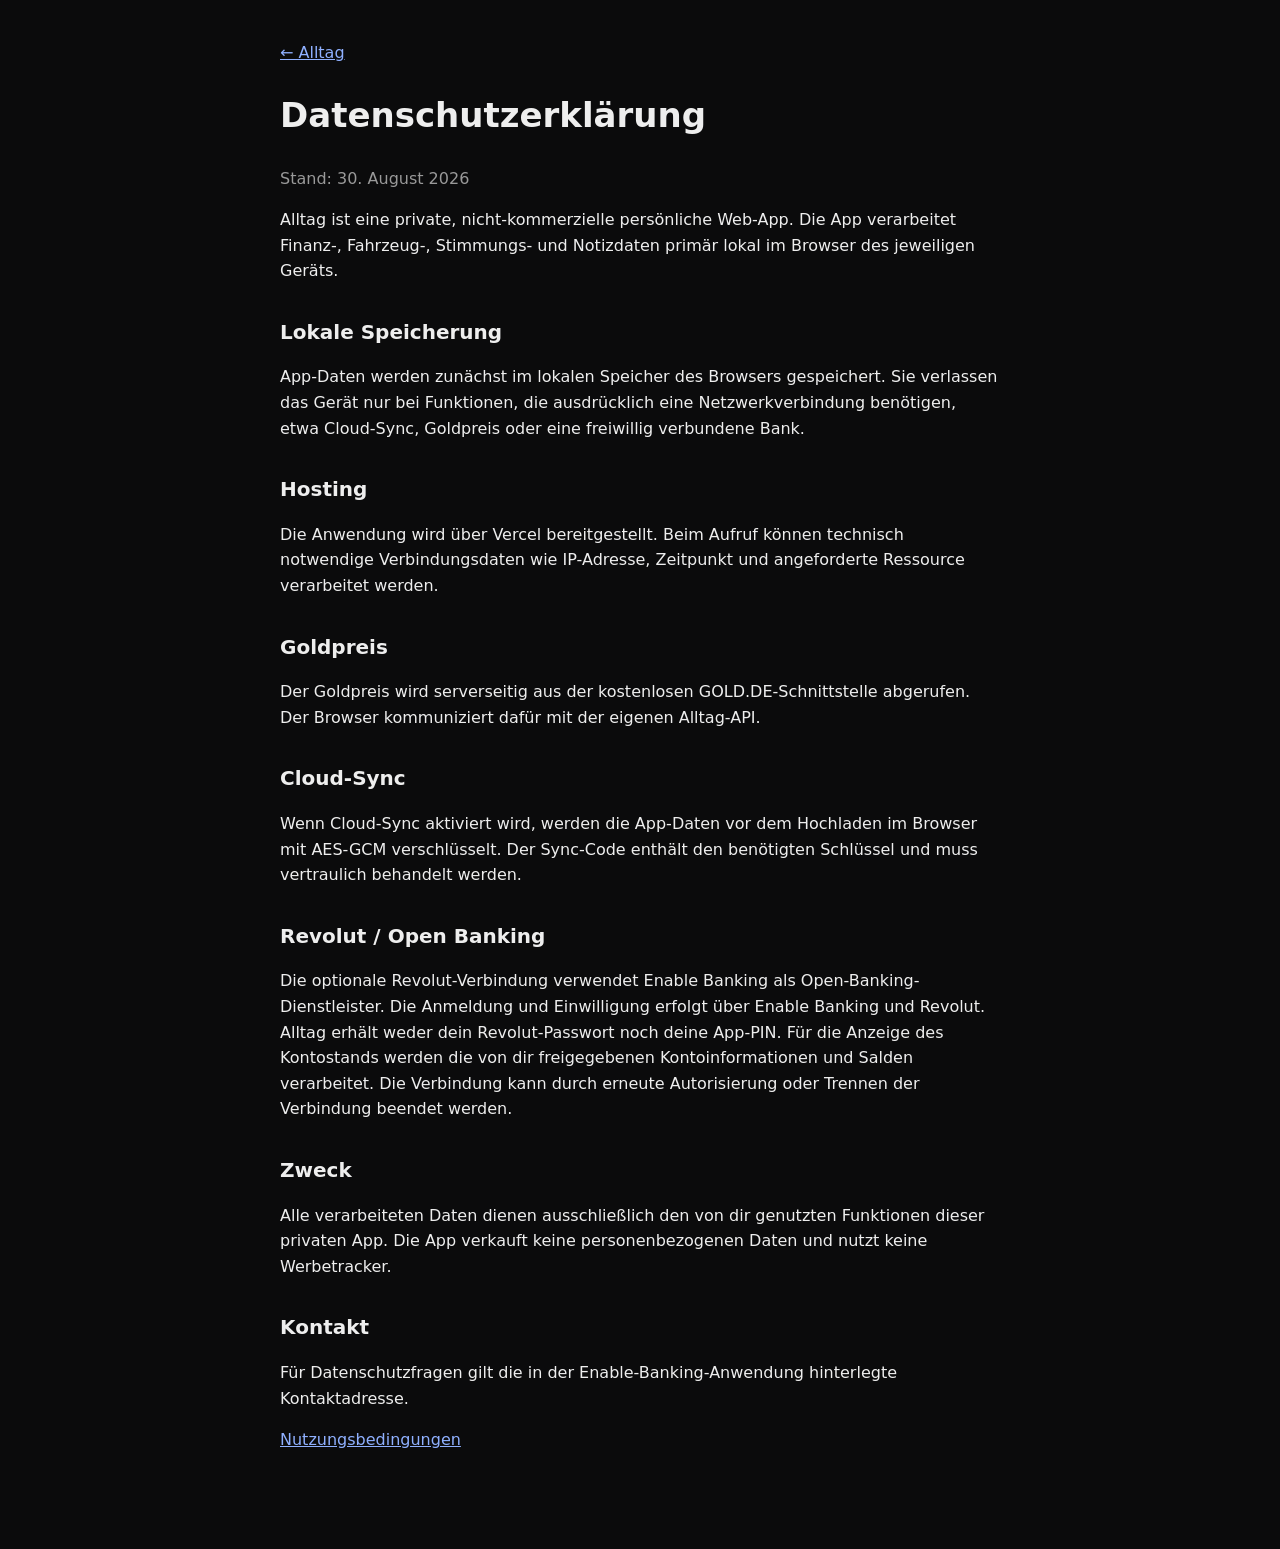
==== alltag-mobile/privacy/index.html @ c5156321 "Add privacy policy for Alltag" ====
<!doctype html><html lang="de"><head><meta charset="utf-8"><meta name="viewport" content="width=device-width,initial-scale=1"><meta name="color-scheme" content="dark"><title>Datenschutz · Alltag</title><style>body{font:16px/1.6 -apple-system,BlinkMacSystemFont,system-ui;background:#0b0b0c;color:#eee;margin:0}.wrap{max-width:720px;margin:auto;padding:40px 20px 80px}h1{font-size:34px}h2{margin-top:32px;font-size:20px}a{color:#8fb0ff}.muted{color:#999}code{background:#1d1d20;padding:2px 6px;border-radius:6px}</style></head><body><main class="wrap"><a href="/">← Alltag</a><h1>Datenschutzerklärung</h1><p class="muted">Stand: 30. August 2026</p><p>Alltag ist eine private, nicht-kommerzielle persönliche Web-App. Die App verarbeitet Finanz-, Fahrzeug-, Stimmungs- und Notizdaten primär lokal im Browser des jeweiligen Geräts.</p><h2>Lokale Speicherung</h2><p>App-Daten werden zunächst im lokalen Speicher des Browsers gespeichert. Sie verlassen das Gerät nur bei Funktionen, die ausdrücklich eine Netzwerkverbindung benötigen, etwa Cloud-Sync, Goldpreis oder eine freiwillig verbundene Bank.</p><h2>Hosting</h2><p>Die Anwendung wird über Vercel bereitgestellt. Beim Aufruf können technisch notwendige Verbindungsdaten wie IP-Adresse, Zeitpunkt und angeforderte Ressource verarbeitet werden.</p><h2>Goldpreis</h2><p>Der Goldpreis wird serverseitig aus der kostenlosen GOLD.DE-Schnittstelle abgerufen. Der Browser kommuniziert dafür mit der eigenen Alltag-API.</p><h2>Cloud-Sync</h2><p>Wenn Cloud-Sync aktiviert wird, werden die App-Daten vor dem Hochladen im Browser mit AES-GCM verschlüsselt. Der Sync-Code enthält den benötigten Schlüssel und muss vertraulich behandelt werden.</p><h2>Revolut / Open Banking</h2><p>Die optionale Revolut-Verbindung verwendet Enable Banking als Open-Banking-Dienstleister. Die Anmeldung und Einwilligung erfolgt über Enable Banking und Revolut. Alltag erhält weder dein Revolut-Passwort noch deine App-PIN. Für die Anzeige des Kontostands werden die von dir freigegebenen Kontoinformationen und Salden verarbeitet. Die Verbindung kann durch erneute Autorisierung oder Trennen der Verbindung beendet werden.</p><h2>Zweck</h2><p>Alle verarbeiteten Daten dienen ausschließlich den von dir genutzten Funktionen dieser privaten App. Die App verkauft keine personenbezogenen Daten und nutzt keine Werbetracker.</p><h2>Kontakt</h2><p>Für Datenschutzfragen gilt die in der Enable-Banking-Anwendung hinterlegte Kontaktadresse.</p><p><a href="/terms">Nutzungsbedingungen</a></p></main></body></html>
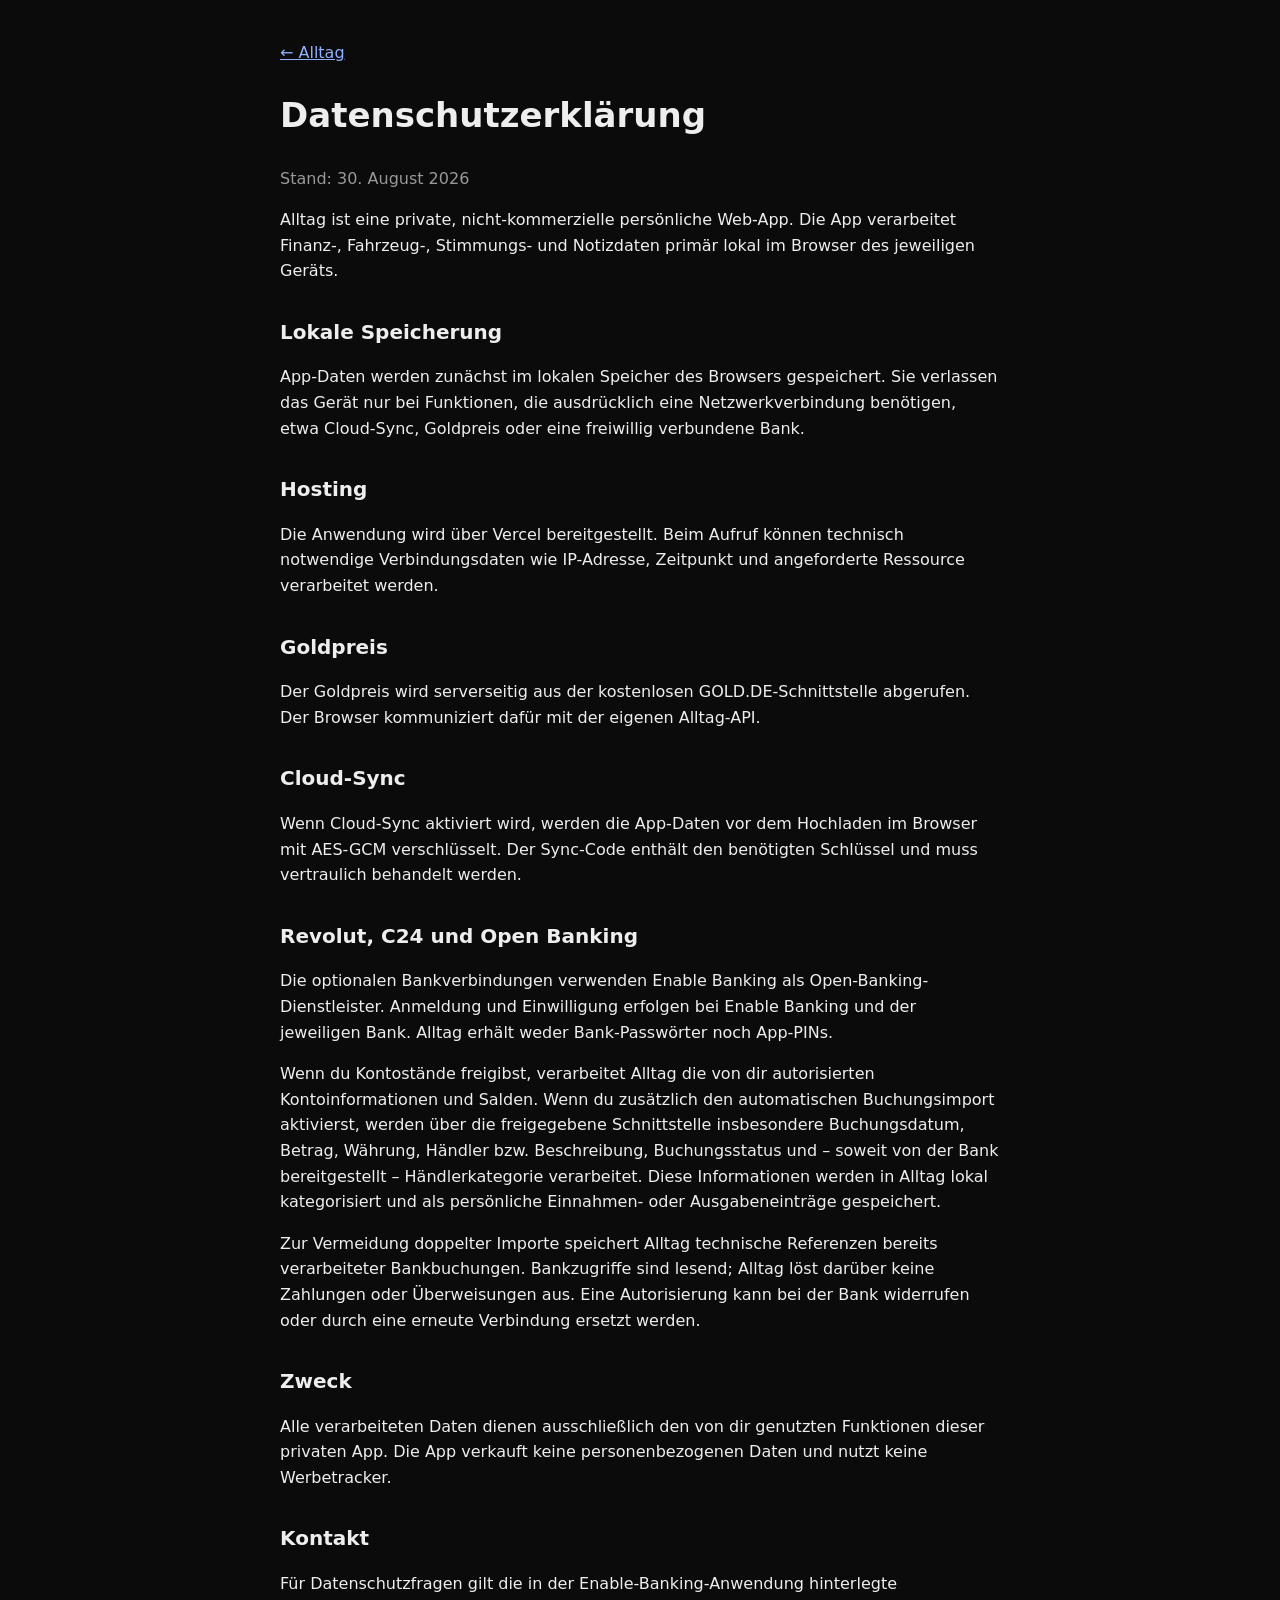
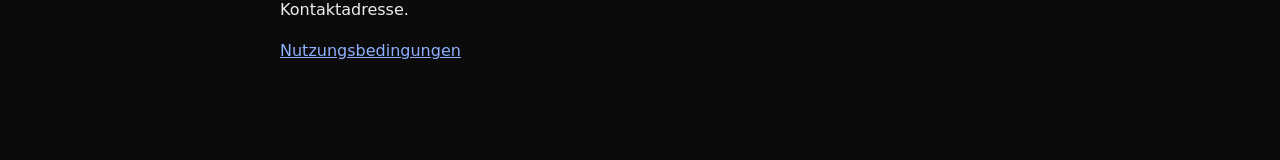
==== commit c5774800: "Document bank transaction sync privacy" ====
--- a/alltag-mobile/privacy/index.html
+++ b/alltag-mobile/privacy/index.html
@@ -1 +1 @@
-<!doctype html><html lang="de"><head><meta charset="utf-8"><meta name="viewport" content="width=device-width,initial-scale=1"><meta name="color-scheme" content="dark"><title>Datenschutz · Alltag</title><style>body{font:16px/1.6 -apple-system,BlinkMacSystemFont,system-ui;background:#0b0b0c;color:#eee;margin:0}.wrap{max-width:720px;margin:auto;padding:40px 20px 80px}h1{font-size:34px}h2{margin-top:32px;font-size:20px}a{color:#8fb0ff}.muted{color:#999}code{background:#1d1d20;padding:2px 6px;border-radius:6px}</style></head><body><main class="wrap"><a href="/">← Alltag</a><h1>Datenschutzerklärung</h1><p class="muted">Stand: 30. August 2026</p><p>Alltag ist eine private, nicht-kommerzielle persönliche Web-App. Die App verarbeitet Finanz-, Fahrzeug-, Stimmungs- und Notizdaten primär lokal im Browser des jeweiligen Geräts.</p><h2>Lokale Speicherung</h2><p>App-Daten werden zunächst im lokalen Speicher des Browsers gespeichert. Sie verlassen das Gerät nur bei Funktionen, die ausdrücklich eine Netzwerkverbindung benötigen, etwa Cloud-Sync, Goldpreis oder eine freiwillig verbundene Bank.</p><h2>Hosting</h2><p>Die Anwendung wird über Vercel bereitgestellt. Beim Aufruf können technisch notwendige Verbindungsdaten wie IP-Adresse, Zeitpunkt und angeforderte Ressource verarbeitet werden.</p><h2>Goldpreis</h2><p>Der Goldpreis wird serverseitig aus der kostenlosen GOLD.DE-Schnittstelle abgerufen. Der Browser kommuniziert dafür mit der eigenen Alltag-API.</p><h2>Cloud-Sync</h2><p>Wenn Cloud-Sync aktiviert wird, werden die App-Daten vor dem Hochladen im Browser mit AES-GCM verschlüsselt. Der Sync-Code enthält den benötigten Schlüssel und muss vertraulich behandelt werden.</p><h2>Revolut / Open Banking</h2><p>Die optionale Revolut-Verbindung verwendet Enable Banking als Open-Banking-Dienstleister. Die Anmeldung und Einwilligung erfolgt über Enable Banking und Revolut. Alltag erhält weder dein Revolut-Passwort noch deine App-PIN. Für die Anzeige des Kontostands werden die von dir freigegebenen Kontoinformationen und Salden verarbeitet. Die Verbindung kann durch erneute Autorisierung oder Trennen der Verbindung beendet werden.</p><h2>Zweck</h2><p>Alle verarbeiteten Daten dienen ausschließlich den von dir genutzten Funktionen dieser privaten App. Die App verkauft keine personenbezogenen Daten und nutzt keine Werbetracker.</p><h2>Kontakt</h2><p>Für Datenschutzfragen gilt die in der Enable-Banking-Anwendung hinterlegte Kontaktadresse.</p><p><a href="/terms">Nutzungsbedingungen</a></p></main></body></html>
+<!doctype html><html lang="de"><head><meta charset="utf-8"><meta name="viewport" content="width=device-width,initial-scale=1"><meta name="color-scheme" content="dark"><title>Datenschutz · Alltag</title><style>body{font:16px/1.6 -apple-system,BlinkMacSystemFont,system-ui;background:#0b0b0c;color:#eee;margin:0}.wrap{max-width:720px;margin:auto;padding:40px 20px 80px}h1{font-size:34px}h2{margin-top:32px;font-size:20px}a{color:#8fb0ff}.muted{color:#999}code{background:#1d1d20;padding:2px 6px;border-radius:6px}</style></head><body><main class="wrap"><a href="/">← Alltag</a><h1>Datenschutzerklärung</h1><p class="muted">Stand: 30. August 2026</p><p>Alltag ist eine private, nicht-kommerzielle persönliche Web-App. Die App verarbeitet Finanz-, Fahrzeug-, Stimmungs- und Notizdaten primär lokal im Browser des jeweiligen Geräts.</p><h2>Lokale Speicherung</h2><p>App-Daten werden zunächst im lokalen Speicher des Browsers gespeichert. Sie verlassen das Gerät nur bei Funktionen, die ausdrücklich eine Netzwerkverbindung benötigen, etwa Cloud-Sync, Goldpreis oder eine freiwillig verbundene Bank.</p><h2>Hosting</h2><p>Die Anwendung wird über Vercel bereitgestellt. Beim Aufruf können technisch notwendige Verbindungsdaten wie IP-Adresse, Zeitpunkt und angeforderte Ressource verarbeitet werden.</p><h2>Goldpreis</h2><p>Der Goldpreis wird serverseitig aus der kostenlosen GOLD.DE-Schnittstelle abgerufen. Der Browser kommuniziert dafür mit der eigenen Alltag-API.</p><h2>Cloud-Sync</h2><p>Wenn Cloud-Sync aktiviert wird, werden die App-Daten vor dem Hochladen im Browser mit AES-GCM verschlüsselt. Der Sync-Code enthält den benötigten Schlüssel und muss vertraulich behandelt werden.</p><h2>Revolut, C24 und Open Banking</h2><p>Die optionalen Bankverbindungen verwenden Enable Banking als Open-Banking-Dienstleister. Anmeldung und Einwilligung erfolgen bei Enable Banking und der jeweiligen Bank. Alltag erhält weder Bank-Passwörter noch App-PINs.</p><p>Wenn du Kontostände freigibst, verarbeitet Alltag die von dir autorisierten Kontoinformationen und Salden. Wenn du zusätzlich den automatischen Buchungsimport aktivierst, werden über die freigegebene Schnittstelle insbesondere Buchungsdatum, Betrag, Währung, Händler bzw. Beschreibung, Buchungsstatus und – soweit von der Bank bereitgestellt – Händlerkategorie verarbeitet. Diese Informationen werden in Alltag lokal kategorisiert und als persönliche Einnahmen- oder Ausgabeneinträge gespeichert.</p><p>Zur Vermeidung doppelter Importe speichert Alltag technische Referenzen bereits verarbeiteter Bankbuchungen. Bankzugriffe sind lesend; Alltag löst darüber keine Zahlungen oder Überweisungen aus. Eine Autorisierung kann bei der Bank widerrufen oder durch eine erneute Verbindung ersetzt werden.</p><h2>Zweck</h2><p>Alle verarbeiteten Daten dienen ausschließlich den von dir genutzten Funktionen dieser privaten App. Die App verkauft keine personenbezogenen Daten und nutzt keine Werbetracker.</p><h2>Kontakt</h2><p>Für Datenschutzfragen gilt die in der Enable-Banking-Anwendung hinterlegte Kontaktadresse.</p><p><a href="/terms">Nutzungsbedingungen</a></p></main></body></html>
